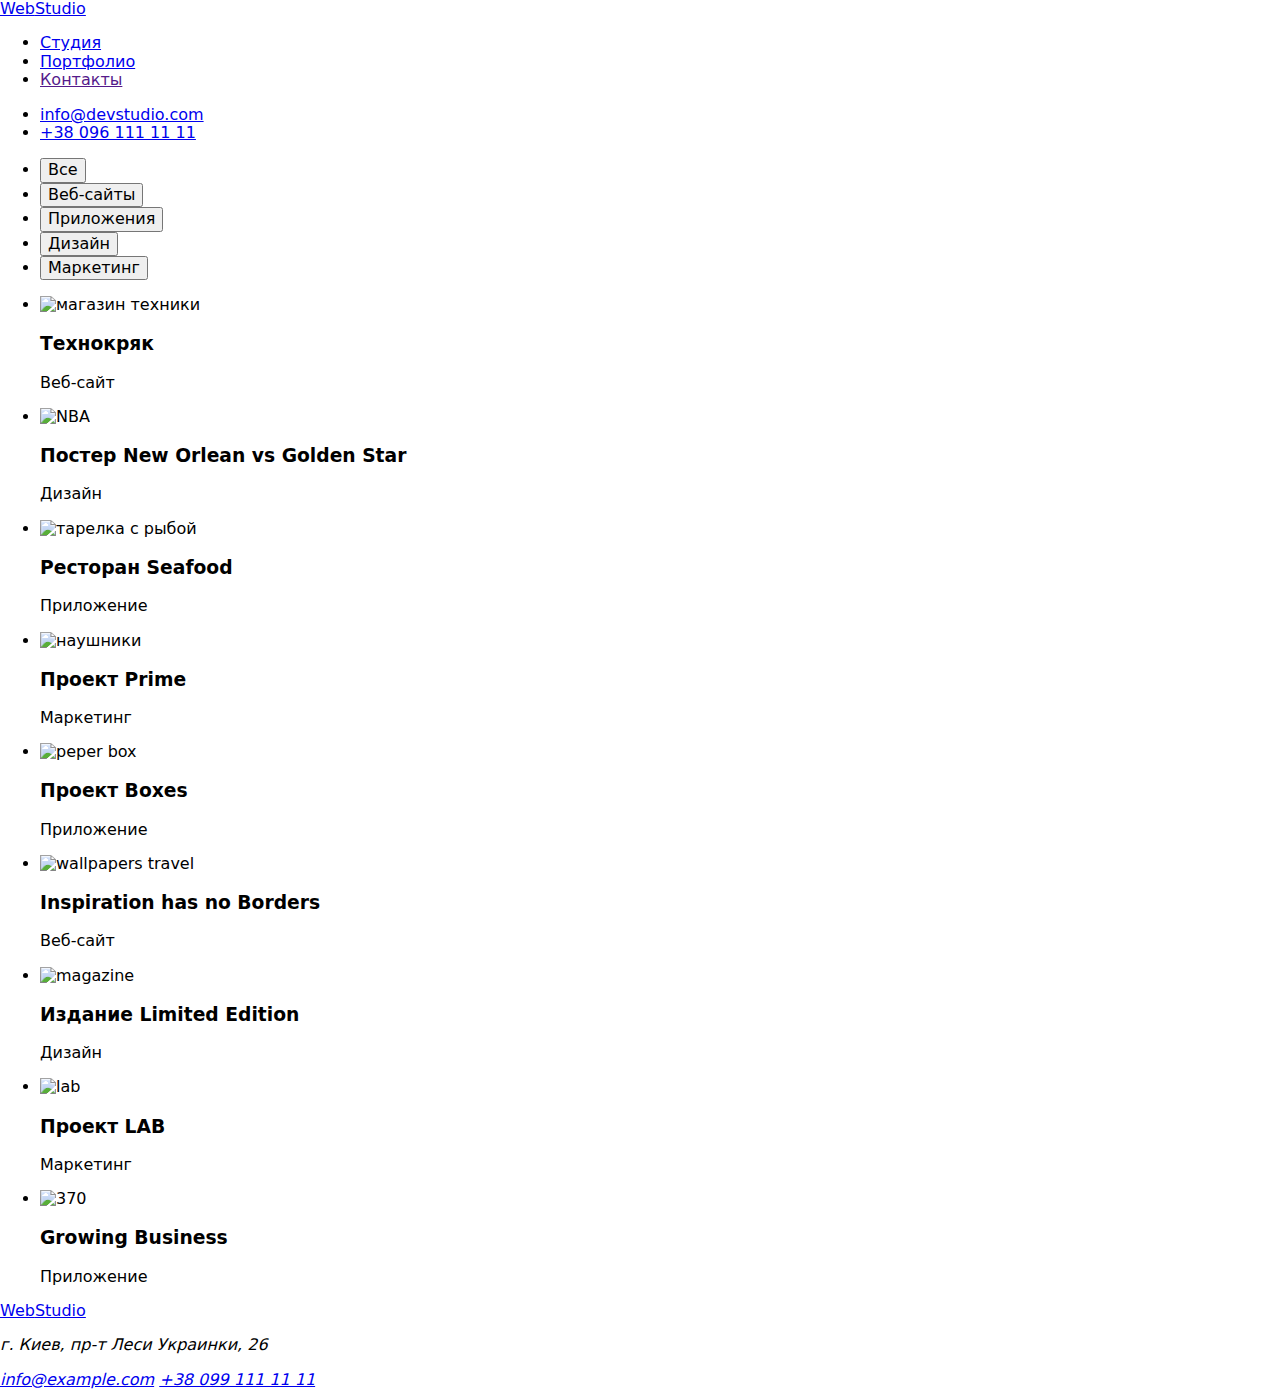
==== portfolio.html @ fe9b5fc1 "Add files via upload" ====
<!DOCTYPE html>
<html lang="ru">
  <head>
    <meta charset="UTF-8" />
    <meta http-equiv="X-UA-Compatible" content="IE=edge" />
    <meta name="viewport" content="width=device-width, initial-scale=1.0" />
    <title>Портфолио</title>
    <link rel="preconnect" href="https://fonts.googleapis.com" />
    <link rel="preconnect" href="https://fonts.gstatic.com" crossorigin />
    <link
      href="https://fonts.googleapis.com/css2?family=Raleway:wght@700&family=Roboto:wght@400;500;700;900&display=swap"
      rel="stylesheet"
    />
    <link
      rel="stylesheet"
      href="https://cdnjs.cloudflare.com/ajax/libs/modern-normalize/1.1.0/modern-normalize.min.css"
    />
    <link rel="stylesheet" href="./css/styles.css" />
  </head>

  <body class="body">
    <!---------------------------------------шапка профиля-->
    <header class="header">
      <div class="container header-container">
        <nav class="main-nav">
          <a href="./index.html" class="logo"
            ><span class="accent">Web</span>Studio</a
          >
          <ul class="site-nav list">
            <li class="item">
              <a href="./index.html" class="link-current link">Студия</a>
            </li>
            <li class="item">
              <a href="./portfolio.html" class="link"> Портфолио</a>
            </li>
            <li class="item"><a href="" class="link">Контакты</a></li>
          </ul>
        </nav>
        <ul class="auth-nav list">
          <li class="item">
            <a href="mailto:info@devstudio.com" class="mail"
              >info@devstudio.com</a
            >
          </li>
          <li class="item">
            <a href="tel:+380961111111" class="phone">+38 096 111 11 11</a>
          </li>
        </ul>
      </div>
    </header>
    <!--------------------кнопки-->
    <main>
      <section class="section filter">
        <div class="container filter">
          <ul class="buttons-filter list">
            <li class="btn-item"><button type="button" class="buttons">Все</button></li>
            <li class="btn-item"><button type="button" class="buttons">Веб-сайты</button></li>
            <li class="btn-item"><button type="button" class="buttons">Приложения</button></li>
            <li class="btn-item"><button type="button" class="buttons">Дизайн</button></li>
            <li class="btn-item"><button type="button" class="buttons">Маркетинг</button></li>
          </ul>
        </div>
      <!---------------------------------FILTER-->
        <div class="container filter-container">
          <ul class="filter-list list">
            <li class="filter-item">
              <img
                src="./images-portfolio/img-7.jpg"
                alt="магазин техники"
                width="370"
              />
              <div class="filter-wrap">
                <h3 class="title">Технокряк</h3>
                <p>Веб-сайт</p>
              </div>
            </li>
            <li class="filter-item">
              <img src="./images-portfolio/img-8.jpg" alt="NBA" width="370" />
              <div class="filter-wrap">
                <h3 class="title">Постер New Orlean vs Golden Star</h3>
                <p>Дизайн</p>
              </div>
            </li>
            <li class="filter-item">
              <img
                src="./images-portfolio/img-9.jpg"
                alt="тарелка с рыбой"
                width="370"
              />
              <div class="filter-wrap">
                <h3 class="title">Ресторан Seafood</h3>
                <p>Приложение</p>
              </div>
            </li>
            <li class="filter-item">
              <img
                src="./images-portfolio/img-10.jpg"
                alt="наушники"
                width="370"
              />
              <div class="filter-wrap">
                <h3 class="title">Проект Prime</h3>
                <p>Маркетинг</p>
              </div>
            </li>
            <li class="filter-item">
              <img
                src="./images-portfolio/img-11.jpg"
                alt="peper box"
                width="370"
              />
              <div class="filter-wrap">
                <h3 class="title">Проект Boxes</h3>
                <p>Приложение</p>
              </div>
            </li>
            <li class="filter-item">
              <img
                src="./images-portfolio/img-12.jpg"
                alt="wallpapers travel"
                width="370"
              />
              <div class="filter-wrap">
                <h3 class="title">Inspiration has no Borders</h3>
                <p>Веб-сайт</p>
              </div>
            </li>
            <li class="filter-item">
              <img
                src="./images-portfolio/img-13.jpg"
                alt="magazine"
                width="370"
              />
              <div class="filter-wrap">
                <h3 class="title">Издание Limited Edition</h3>
                <p>Дизайн</p>
              </div>
            </li>
            <li class="filter-item">
              <img src="./images-portfolio/img-14.jpg" alt="lab" width="370" />
              <div class="filter-wrap">
                <h3 class="title">Проект LAB</h3>
                <p>Маркетинг</p>
              </div>
            </li>
            <li class="filter-item"><a>
              <img src="./images-portfolio/img-15.jpg" alt="370" width="370" />
              <div class="filter-wrap">
                <h3 class="title">Growing Business</h3>
                <p>Приложение</p></a>
              </div>
            </li>
          </ul>
        </div>
      </section>
    </main>
    <!-- -----------------------------footer -->
    <footer class="footer">
      <div class="container">
        <a href="/" class="logo"><span class="accent">Web</span>Studio</a>
        <address>
          <p class="footer-address">г. Киев, пр-т Леси Украинки, 26</p>
          <a href="mailto:info@example.com" class="footer-mail"
            >info@example.com</a
          >
          <a href="tel:+380991111111" class="footer-phone">+38 099 111 11 11</a>
        </address>
      </div>
    </footer>
  </body>
</html>
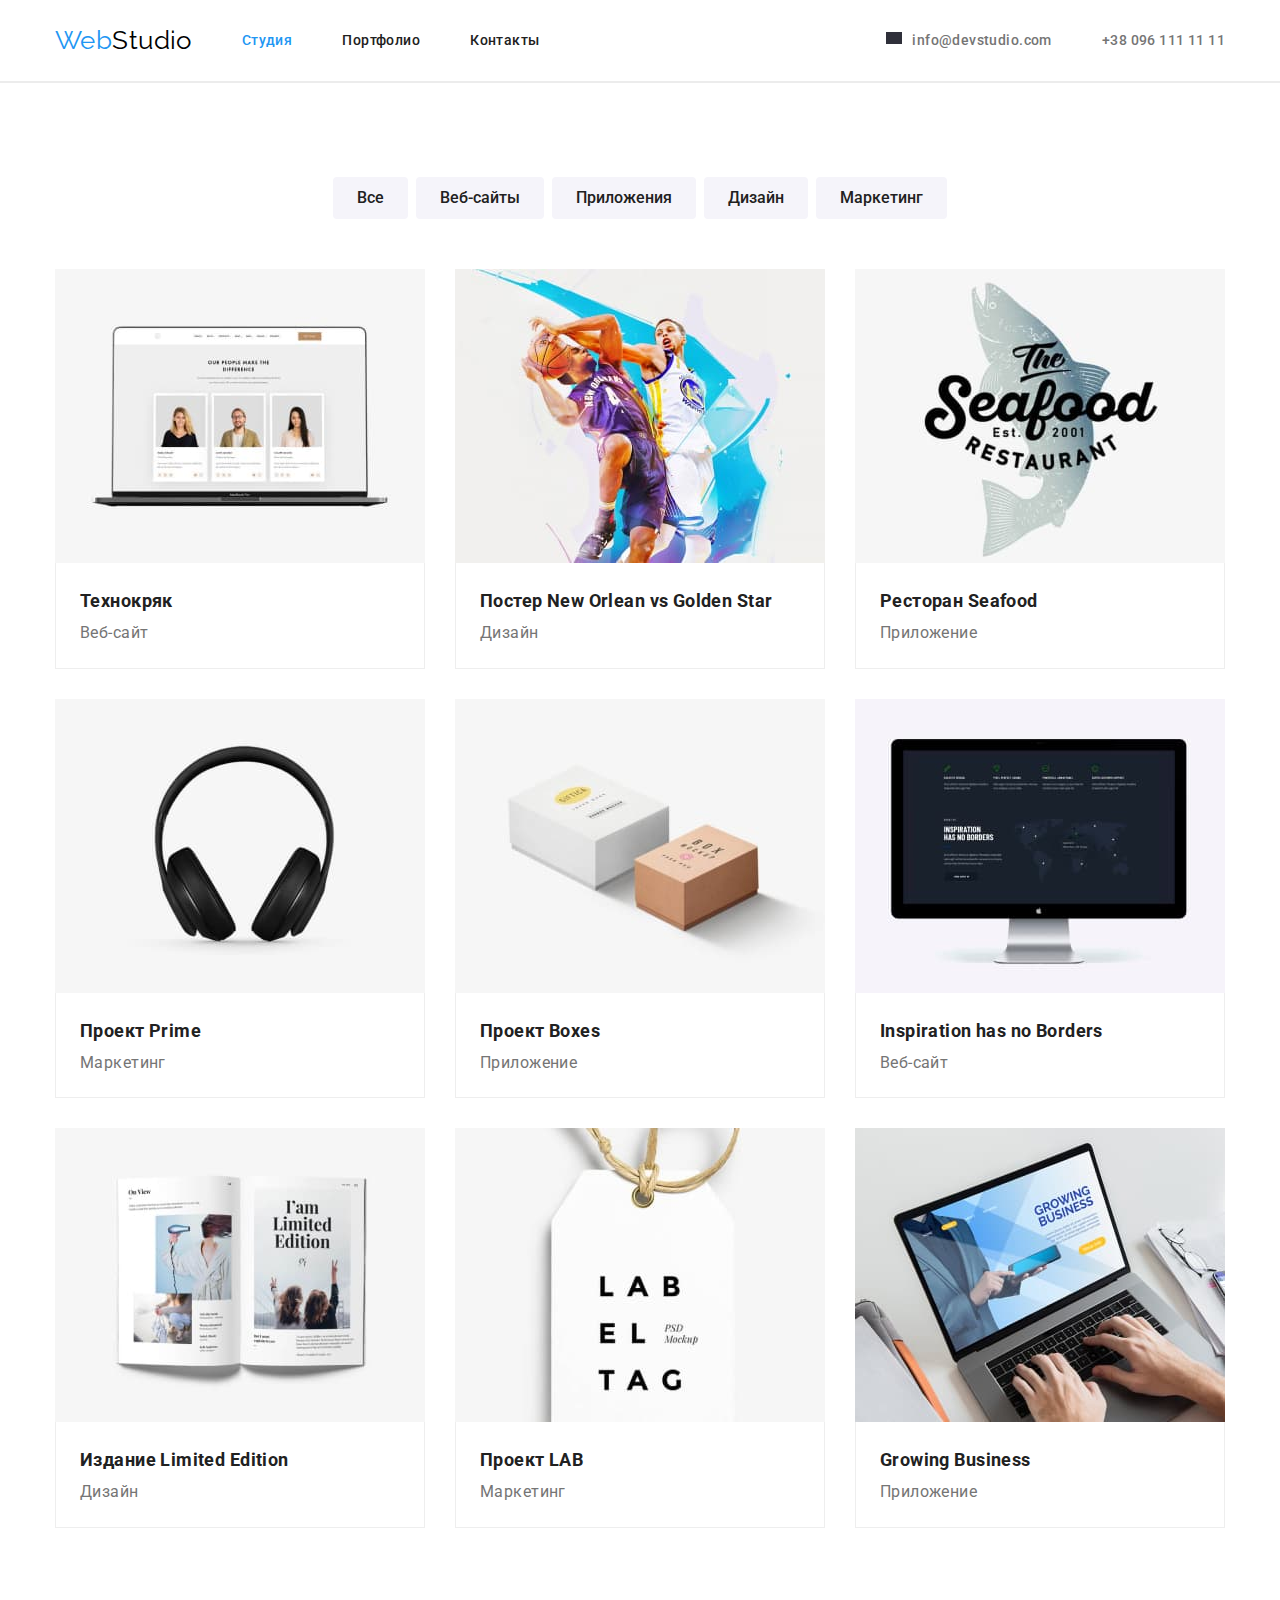
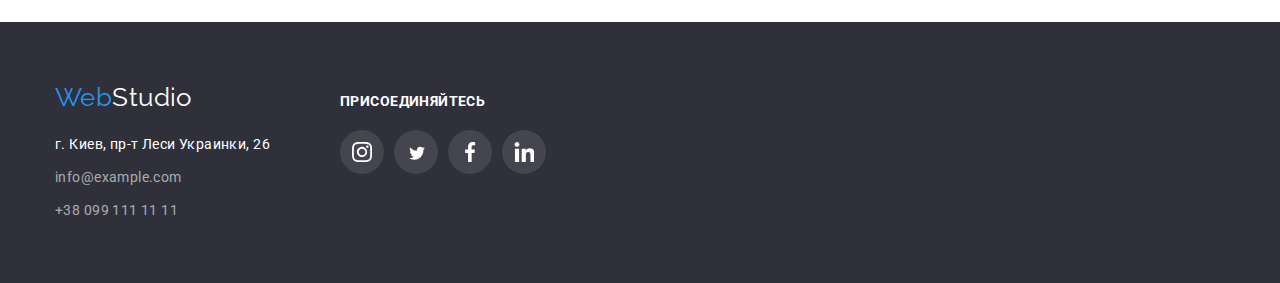
==== commit 4a06c35a: "правки" ====
--- a/portfolio.html
+++ b/portfolio.html
@@ -154,9 +154,10 @@
         </div>
       </section>
     </main>
-    <!-- -----------------------------footer -->
-    <footer class="footer">
-      <div class="container">
+     <!-- подвал-->
+     <footer class="footer">
+      <div class="container footer-container">
+        <div>
         <a href="/" class="logo"><span class="accent">Web</span>Studio</a>
         <address>
           <p class="footer-address">г. Киев, пр-т Леси Украинки, 26</p>
@@ -166,6 +167,52 @@
           <a href="tel:+380991111111" class="footer-phone">+38 099 111 11 11</a>
         </address>
       </div>
+      <div class="footer-join">
+        <p class="join-title">ПРИСОЕДИНЯЙТЕСЬ</p>
+            <ul class="footer master-social-list">
+              <li class="master-social-item">
+                  <a href="" class="master-social-link">
+                      <svg class="master-social-icon"
+                      width="20" 
+                      height="20">
+                      <use href="./images-studio/icons.svg#icon-instagram">
+                      </use>
+                      </svg>
+                    </a>
+              </li>
+              <li class="master-social-item">
+                  <a href="" class="master-social-link">
+                      <svg class="master-social-icon"
+                      width="20"
+                      height="20">
+                      <use href="./images-studio/icons.svg#icon-twitter">
+                      </use>
+                      </svg>
+                </a>
+              </li>
+              <li class="master-social-item">
+                  <a href="" class="master-social-link">
+                    <svg class="master-social-icon"
+                        width="20"
+                        height="20">
+                        <use href="./images-studio/icons.svg#icon-facebook">
+                        </use>
+                    </svg>
+                  </a>
+              </li>  
+              <li class="master-social-item">
+                  <a href="" class="master-social-link">
+                    <svg class="master-social-icon"
+                      width="20"
+                      height="20">
+                  <use href="./images-studio/icons.svg#icon-linkedin">
+                  </use>
+                  </svg>
+                </a>
+              </li>   
+        </ul>
+      </div>
+    </div>
     </footer>
   </body>
 </html>
--- a/css/styles.css
+++ b/css/styles.css
@@ -0,0 +1,527 @@
+:root {
+  --primary-text-color: #757575;
+  --title-text-color: #212121;
+  --accent-color: #2196f3;
+  --background-button: #188ce8;
+  --white-color: #ffffff;
+  --icon-clr: ##AFB1B8;
+
+  --background-color: #e5e5e5;
+  --hero-background-color: #2f303a;
+  --second-accent-color: #000000;
+  --filter-background: #f5f4fa;
+  
+}
+html {
+  box-sizing: border-box;
+}
+*,
+*::after,
+*::before {
+  box-sizing: inherit;
+}
+body {
+  background-color: var(--white-color);
+  color: var(--primary-text-color);
+
+  font-family: Roboto, sans-serif;
+  letter-spacing: 0.03em;
+  font-weight: 400;
+  font-size: 14px;
+  line-height: 1.7;
+}
+/* ------утилиты----- */
+.list {
+  list-style: none;
+  padding: 0;
+  margin: 0;
+}
+h1,h2,h3,h4,p,ul{
+margin-top: 0;
+margin-bottom: 0;
+}
+img {
+  display: block;
+}
+/* ----------conteiner--------------- */
+.container {
+  width: 1200px;
+  padding-left: 15px;
+  padding-right: 15px;
+  margin-left: auto;
+  margin-right: auto;
+}
+/* site nav */
+.logo {
+  color: var(--second-accent-color);
+  font-family: Raleway, cursive;
+  font-size: 26px;
+  line-height: 1.2;
+  text-decoration: none;
+}
+.logo:hover {
+  color: var(--accent-color);
+}
+.accent {
+  color: var(--accent-color);
+}
+/* ----------HEDER-------- */
+.header-container {
+  display: flex;
+  justify-content: space-between;
+}
+.header {
+  padding-top: 25px;
+  padding-bottom: 25px;
+  border-bottom: 2px solid #ECECEC;
+}
+/* ------------main  NAV----------------- */
+.main-nav {
+  display: flex;
+  align-items: center;
+  /* margin: auto; */
+}
+/* ------------SITE NAV----------------- */
+.site-nav {
+  display: flex;
+  justify-content: space-between;
+}
+.site-nav .item {
+  margin-left: 50px;
+}
+.site-nav .link {
+  display: block;
+}
+.site-nav .link,
+.auth-nav .mail,
+.auth-nav .phone,
+.site-nav .link-current {
+  color: var(--title-text-color);
+  font-weight: 500;
+  font-size: 14px;
+  line-height: 1.2;
+  text-decoration: none;
+}
+.site-nav .link-current {
+  color: var(--accent-color);
+}
+.site-nav .link:hover,
+.site-nav .link:focus,
+.link-current:hover,
+.link-current:focus {
+  color: var(--accent-color);
+}
+/* ------------AUTH-NAV----------------- */
+.auth-nav {
+  display: flex;
+  margin-left: auto;
+  align-items: center;
+}
+.auth-nav .item + .item {
+  margin-left: 50px;
+  display: flex;
+}
+.auth-nav .mail,
+.auth-nav .phone {
+  color: var(--primary-text-color);
+  text-decoration: none;
+  display: flex;
+}
+.auth-nav .mail::before {
+  width: 16px;
+  height: 12px;
+  margin-right: 10px;
+  content: "";
+  background-color: var(--hero-background-color);
+  /* background-image: url(../images-studio/bgheaderimg.jpg); */
+  background-size: contain;
+}
+
+.auth-nav .mail:focus,
+.auth-nav .phone:focus,
+.auth-nav .mail:hover,
+.auth-nav .phone:hover {
+  color: var(--accent-color);
+}
+
+/* ------------HERO----------------- */
+.hero {
+  display: flex;
+  padding-top: 0;
+  text-align: center;
+  padding-top: 200px;
+  padding-bottom: 200px;
+  /* background-color: var(--hero-background-color); */
+  border: 1px solid #ECECEC;
+  
+  
+}
+.overlay {
+  margin-left: auto;
+  margin-right: auto;
+  max-width: 1600px;
+  height: 600px;
+    background-color: var(--hero-background-color);
+    background-image: linear-gradient(rgba(47, 48, 58, 0.4),
+     rgba(47, 48, 58, 0.4)),
+     url(../images-studio/bgheaderimg.jpg);
+    background-repeat: no-repeat;
+    background-size: cover;
+    background-position: center;
+} 
+.hero-title {
+  margin-top: 0;
+  margin-bottom: 30px;
+  color: var(--white-color);
+  font-weight: 900;
+  font-size: 44px;
+  line-height: 1.4;
+  text-align: center;
+}
+.hero-button {
+  display: inline-block;
+  border-radius: 4px;
+  border: 4px transparent;
+  /* padding: 10px 32px; */
+  color: var(--white-color);
+  background-color: var(--background-button);
+  width: 200px;
+  height: 50px;
+  font-family: inherit;
+  font-weight: 700;
+  font-size: 16px;
+  line-height: 1.8;
+  cursor: pointer;
+}
+.hero-button:hover,
+.hero-button:focus {
+  color: var(--accent-color);
+  background-color: var(--white-color);
+}
+/* ------------SECTION----------------- */
+.section {
+padding: 94px 0px;
+} 
+.section .title {
+  color: var(--title-text-color);
+  font-weight: 700;
+  font-size: 14px;
+  line-height: 1.1;
+}
+/* ---------------FETURES-------------- */
+.section-feature {
+padding: 94px 0px;
+}
+.feature-list .title {
+  color: var(--title-text-color);
+  font-weight: 700;
+  font-size: 14px;
+  line-height: 1.1;
+  text-transform: uppercase;
+  margin-bottom: 10px;
+}
+.feature-list {
+  display: flex;
+  flex-direction: row;
+  flex-wrap: nowrap; 
+}
+.feature-list .item {
+  width: 270px;
+  margin-right: 30px;
+}
+  .feature-list .item:last-child {
+  margin-right: 0px;
+}
+.feature-box {
+  margin-bottom: 30px;
+  height: 120px;
+  display: flex;
+  justify-content: center;
+  align-items: center;
+  background: #F5F4FA;
+  border-radius: 4px; 
+}
+.feature-item {
+  width: 70px;
+  height: 70px;
+}
+/* ---------------WORK -------------- */
+.works {
+padding-top: 0px;
+}
+.works-title,
+.team-title {
+  color: var(--title-text-color);
+  font-weight: 700;
+  font-size: 36px;
+  line-height: 1.2;
+  text-align: center;
+  margin-bottom: 50px;
+}
+.works-list {
+  display: flex;
+  justify-content: space-between;
+}
+/* ------------TEAM--------- */
+.team {
+  display: flex;
+  padding-top: 94px;
+  padding-bottom: 94px;
+  background-color: #F5F4FA;
+  margin-bottom: 0;
+}
+.team-card {
+  background-color: var(--white-color);
+  margin-right: 30px;
+  border-radius: 0px 0px 4px 4px;
+  box-shadow: 0px 1px 3px
+   rgba(0, 0, 0, 0.12),
+   0px 1px 1px rgba(0, 0, 0, 0.14),
+    0px 2px 1px rgba(0, 0, 0, 0.2);
+}
+.team-card:last-child {
+  margin-right: 0px;
+}
+.team-list {
+  display: flex;
+}
+.team-wrap {
+  border-radius: 0px 0px 4px 4px;
+  padding-top: 30px;
+  padding-bottom: 30px;
+}
+.team-item {
+  color: var(--title-text-color);
+  font-weight: 500;
+  font-size: 16px;
+  line-height: 1.1;
+  margin-bottom: 10px;
+  text-align: center;
+}
+.description {
+  font-size: 16px;
+  line-height: 1.1;
+  text-align: center;
+  margin-bottom: 16px;
+}
+.master-social-list {
+  display: flex;
+  list-style: none;
+  align-items: center;
+}
+.master-social-item {
+  margin-right: 10px;
+}
+.master-social-item:last-child {
+  margin-right: 0px;
+}
+.master-social-link {
+  width: 44px;
+  height: 44px;
+  border-radius: 50%;
+  display: flex; 
+  background-color: var(--white-color);
+  justify-content: center;
+  align-items: center;
+  color: var(--white-color);
+}
+.master-social-icon {
+  fill: #AFB1B8;
+}
+.master-social-link:hover {
+ background-color: var(--accent-color);
+}
+.master-social-link:hover svg {
+  fill: var(--white-color);
+}
+
+/* --------------CLIENTS---------------------- */
+.section-clients {
+  padding-top: 94px;
+  padding-bottom: 94px;
+}
+.clients-title {
+ text-align: center;
+ margin-bottom: 50px;
+ font-weight: 700;
+ font-size: 36px;
+ line-height: 1.1;
+letter-spacing: 0.03em;
+color: var(--second-accent-color);
+}
+.clients .list {
+  display: flex;
+}
+.clients-item {
+  display: flex;
+  justify-content: center;
+  align-items: center;
+  width: 170px;
+  height: 92px;
+  border: 1px solid #2196F3;
+  border-radius: 4px;
+  margin-right: 30px;
+  border-color: var(--icon-clr);
+}
+.clients-item:last-child {
+  margin-right: 0;
+}
+.clients-icon {
+  /* padding: 16px 32px; */
+  fill: var(--icon-clr);
+ }
+.clients-icon:hover {
+  color: var(--accent-color);
+}
+
+
+/* ---------------FOOTER-------------- */
+.footer-container {
+  display: flex;
+  align-items: baseline;
+
+}
+.footer {
+  background-color: var(--hero-background-color);
+  padding-top: 60px;
+  padding-bottom: 60px;
+}
+.footer .logo {
+  color: var(--white-color);
+  margin-bottom: 20px;
+  display: flex;
+  text-decoration: none;
+}
+.footer .logo:hover {
+  color: var(--accent-color);
+}
+.footer-address,
+.footer-mail,
+.footer-phone {
+  color: var(--white-color);
+  font-style: normal;
+
+  font-size: 14px;
+  line-height: 1.7;
+}
+.footer-mail,
+.footer-phone {
+  color: rgba(255, 255, 255, 0.6);
+  display: block;
+  text-decoration: none;
+}
+.footer-mail:hover,
+.footer-phone:hover,
+.footer-mail:focus,
+.footer-phone:focus {
+  color: var(--accent-color);
+}
+.footer-address,
+.footer-mail {
+  margin-bottom: 9px;
+}
+ .footer-join {
+  margin-left: 70px;
+}
+.join-title {
+  color: var(--white-color);
+  font-weight: 700;
+  font-size: 14px;
+  line-height: 1.1;
+  
+}
+.footer .master-social-list {
+  width: 205px;
+  margin-top: 20px;
+  padding: 0px;
+  
+}
+.footer .master-social-link {
+  
+  background: rgba(255, 255, 255, 0.1);
+}
+.footer .master-social-list:hover {
+border-color: var(--accent-color);
+}
+.footer .master-social-icon {
+  fill: var(--white-color);
+}
+
+.master-social-link:hover {
+  background-color: var(--accent-color);
+ }
+ 
+/* ------PORTFOLIO------------- */
+.buttons {
+  color: var(--title-text-color);
+  background-color: var(--filter-background);
+  font-family: inherit;
+  font-weight: 500;
+  font-size: 16px;
+  line-height: 1.6;
+   padding: 6px 22px;
+  border-radius: 4px;
+  border-color: transparent;
+  min-height: 38px;
+  cursor: pointer;
+}
+.btn-item {
+  margin-right: 8px;
+  
+
+}
+.btn-item:last-child {
+  margin-right: 0px;
+}
+.buttons:hover,
+.buttons:focus {
+  color: var(--white-color);
+  background-color: var(--accent-color);
+  box-shadow: 0px 4px 4px rgba(0, 0, 0, 0.25);
+}
+.buttons-filter {
+  display: flex;
+  justify-content: center;
+  margin-bottom: 50px;
+}
+/* ----------------FILTER----------- */
+.filter-list .title {
+  color: var(--title-text-color);
+  font-weight: 700;
+  font-size: 18px;
+  line-height: 2;
+}
+.filter-container {
+  display: flex;
+  flex-wrap: wrap;
+}
+.filter-wrap {
+  padding: 20px 24px;
+  border: 1px solid #EEEEEE;
+  border-top: 0px;
+}
+.filter-list {
+  display: flex;
+  flex-wrap: wrap;
+}
+.filter-item {
+  width: 370px;
+  font-size: 16px;
+  line-height: 1.8;
+  margin-right: 30px;
+  margin-bottom: 30px;
+  width: 370px;
+  width: calc((100% - 2 * 30px) / 3);
+}
+.filter-item:hover,
+.filter-item:focus {
+  box-shadow: 0px 1px 1px rgba(0, 0, 0, 0.12),
+   0px 4px 4px rgba(0, 0, 0, 0.06),
+   1px 4px 6px rgba(0, 0, 0, 0.16);
+}
+.filter-item:nth-child(3n) {
+  margin-right: 0;
+}
+.filter-item:nth-last-child(-n + 3) {
+  margin-bottom: 0;
+}
